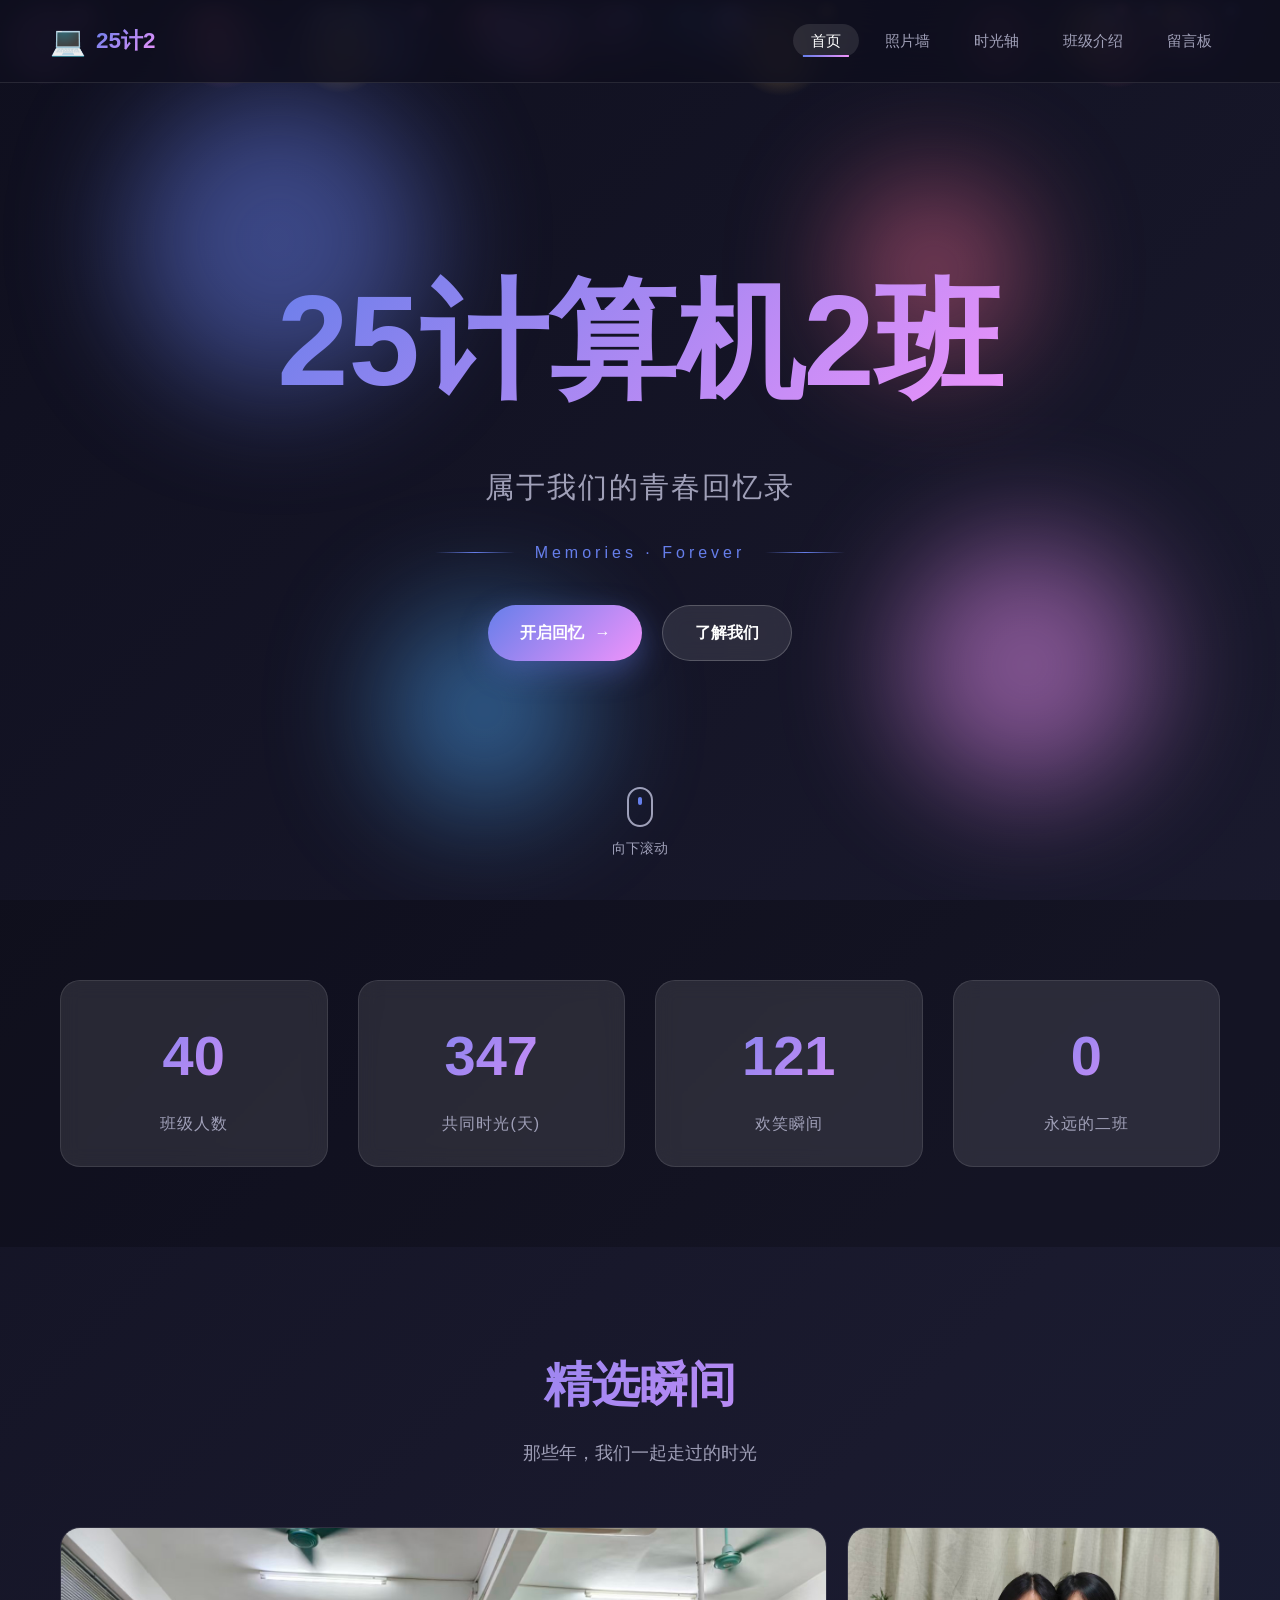
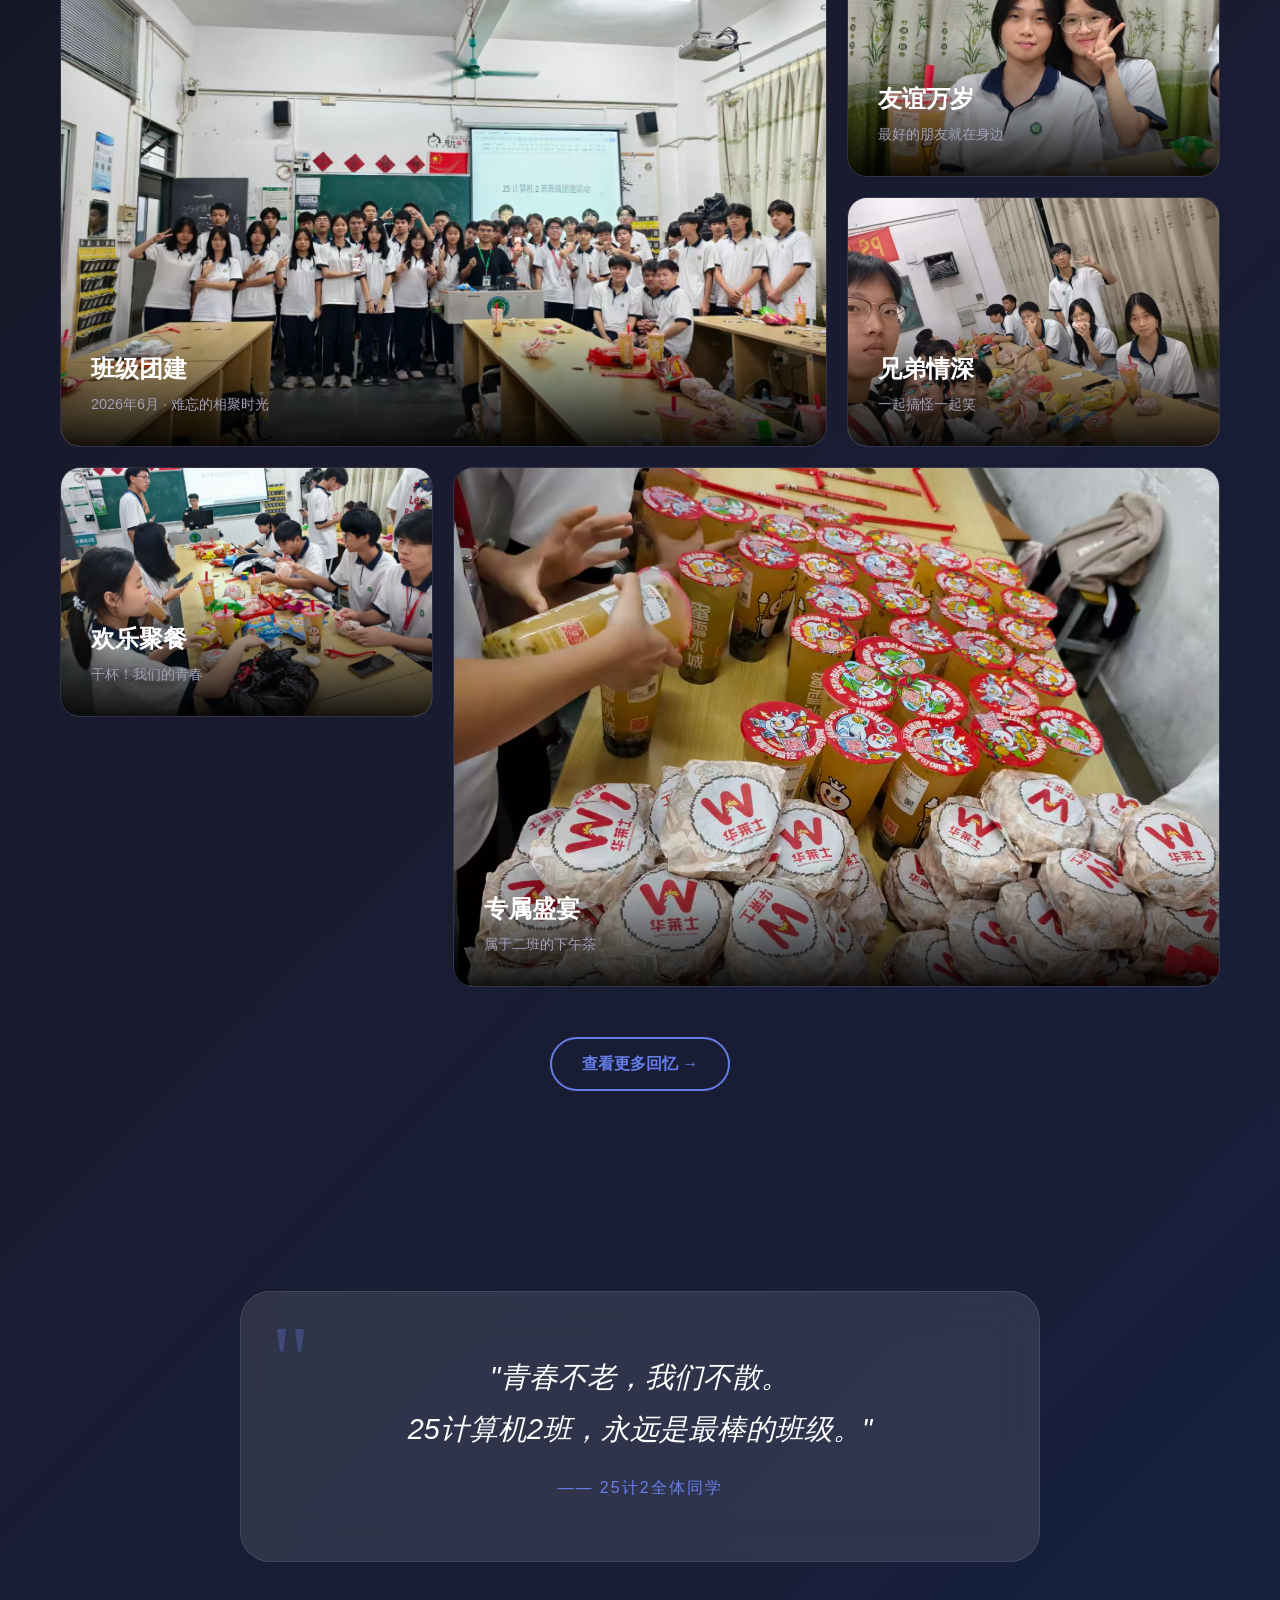
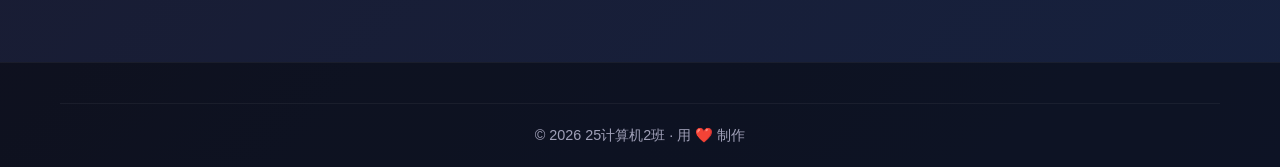
==== index.html @ 23f52906 "initial: 25ji2 memorial website" ====
<!DOCTYPE html>
<html lang="zh-CN">
<head>
    <meta charset="UTF-8">
    <meta name="viewport" content="width=device-width, initial-scale=1.0">
    <title>25计算机2班 · 回忆录</title>
    <link rel="stylesheet" href="css/style.css">
    <link rel="stylesheet" href="css/animations.css">
</head>
<body>
    <div class="particles" id="particles"></div>

    <nav class="navbar">
        <div class="nav-logo">
            <span class="logo-icon">💻</span>
            <span class="logo-text">25计2</span>
        </div>
        <ul class="nav-menu">
            <li><a href="index.html" class="active">首页</a></li>
            <li><a href="gallery.html">照片墙</a></li>
            <li><a href="timeline.html">时光轴</a></li>
            <li><a href="about.html">班级介绍</a></li>
            <li><a href="message.html">留言板</a></li>
        </ul>
        <div class="nav-toggle" id="navToggle">
            <span></span><span></span><span></span>
        </div>
    </nav>

    <section class="hero">
        <div class="hero-content">
            <h1 class="hero-title">25计算机2班</h1>
            <p class="hero-subtitle">属于我们的青春回忆录</p>
            <div class="hero-tagline">
                <span class="line"></span>
                <span>Memories · Forever</span>
                <span class="line"></span>
            </div>
            <div class="hero-buttons">
                <a href="gallery.html" class="btn btn-primary">
                    <span>开启回忆</span><i class="arrow">→</i>
                </a>
                <a href="about.html" class="btn btn-secondary"><span>了解我们</span></a>
            </div>
        </div>

        <div class="scroll-hint">
            <div class="mouse"><div class="wheel"></div></div>
            <p>向下滚动</p>
        </div>

        <div class="floating-shapes">
            <div class="shape shape-1"></div>
            <div class="shape shape-2"></div>
            <div class="shape shape-3"></div>
            <div class="shape shape-4"></div>
        </div>
    </section>

    <section class="stats-section">
        <div class="container">
            <div class="stats-grid">
                <div class="stat-card">
                    <div class="stat-number" data-target="42">0</div>
                    <div class="stat-label">班级人数</div>
                </div>
                <div class="stat-card">
                    <div class="stat-number" data-target="365">0</div>
                    <div class="stat-label">共同时光(天)</div>
                </div>
                <div class="stat-card">
                    <div class="stat-number" data-target="128">0</div>
                    <div class="stat-label">欢笑瞬间</div>
                </div>
                <div class="stat-card">
                    <div class="stat-number" data-target="1">0</div>
                    <div class="stat-label">永远的二班</div>
                </div>
            </div>
        </div>
    </section>

    <section class="featured-section">
        <div class="container">
            <div class="section-header">
                <h2 class="section-title">精选瞬间</h2>
                <p class="section-subtitle">那些年，我们一起走过的时光</p>
            </div>
            <div class="featured-grid">
                <div class="featured-card large" data-tilt>
                    <img src="photos/photo1.jpg" alt="班级团建">
                    <div class="card-overlay"><h3>班级团建</h3><p>2026年6月 · 难忘的相聚时光</p></div>
                </div>
                <div class="featured-card" data-tilt>
                    <img src="photos/photo2.jpg" alt="闺蜜合影">
                    <div class="card-overlay"><h3>友谊万岁</h3><p>最好的朋友就在身边</p></div>
                </div>
                <div class="featured-card" data-tilt>
                    <img src="photos/photo3.jpg" alt="男生自拍">
                    <div class="card-overlay"><h3>兄弟情深</h3><p>一起搞怪一起笑</p></div>
                </div>
                <div class="featured-card" data-tilt>
                    <img src="photos/photo4.jpg" alt="分享美食">
                    <div class="card-overlay"><h3>欢乐聚餐</h3><p>干杯！我们的青春</p></div>
                </div>
                <div class="featured-card large" data-tilt>
                    <img src="photos/photo5.jpg" alt="汉堡盛宴">
                    <div class="card-overlay"><h3>专属盛宴</h3><p>属于二班的下午茶</p></div>
                </div>
            </div>
            <div class="cta-center">
                <a href="gallery.html" class="btn btn-outline">查看更多回忆 →</a>
            </div>
        </div>
    </section>

    <section class="quote-section">
        <div class="container">
            <blockquote class="big-quote">
                <p>"青春不老，我们不散。<br>25计算机2班，永远是最棒的班级。"</p>
                <cite>—— 25计2全体同学</cite>
            </blockquote>
        </div>
    </section>

    <footer class="footer">
        <div class="container">
            <div class="footer-bottom">
                <p>© 2026 25计算机2班 · 用 ❤️ 制作</p>
            </div>
        </div>
    </footer>

    <button class="back-to-top" id="backToTop">↑</button>
    <script src="js/main.js"></script>
    <script src="js/particles.js"></script>
</body>
</html>
---- css/style.css ----
/* ============================================
   25计算机2班回忆录 - 主样式
   ============================================ */
* { margin: 0; padding: 0; box-sizing: border-box; }

:root {
    --primary: #667eea;
    --secondary: #f093fb;
    --accent: #4facfe;
    --warm: #fa709a;
    --gold: #feca57;
    --dark: #1a1a2e;
    --darker: #0f0f1e;
    --light: #ffffff;
    --gray: #a0a0b8;
    --glass: rgba(255, 255, 255, 0.1);
}

html { scroll-behavior: smooth; }

body {
    font-family: 'PingFang SC', 'Microsoft YaHei', 'Helvetica Neue', sans-serif;
    background: linear-gradient(135deg, #0f0f1e 0%, #1a1a2e 50%, #16213e 100%);
    color: var(--light);
    line-height: 1.6;
    overflow-x: hidden;
    min-height: 100vh;
}

.container { max-width: 1200px; margin: 0 auto; padding: 0 20px; }
img { max-width: 100%; display: block; }
a { text-decoration: none; color: inherit; }
ul { list-style: none; }

/* 粒子背景 */
.particles {
    position: fixed; top: 0; left: 0; width: 100%; height: 100%;
    z-index: -1; overflow: hidden;
}
.particle {
    position: absolute;
    background: radial-gradient(circle, var(--primary) 0%, transparent 70%);
    border-radius: 50%;
    pointer-events: none;
    opacity: 0.4;
    animation: float-particle 15s infinite linear;
}
@keyframes float-particle {
    0% { transform: translateY(100vh) translateX(0); opacity: 0; }
    10% { opacity: 0.4; }
    90% { opacity: 0.4; }
    100% { transform: translateY(-100px) translateX(100px); opacity: 0; }
}

/* 导航栏 */
.navbar {
    position: fixed; top: 0; left: 0; right: 0; z-index: 1000;
    display: flex; justify-content: space-between; align-items: center;
    padding: 18px 50px;
    background: rgba(15, 15, 30, 0.85);
    backdrop-filter: blur(20px); -webkit-backdrop-filter: blur(20px);
    border-bottom: 1px solid var(--glass);
    transition: all 0.3s ease;
}
.navbar.scrolled { padding: 12px 50px; background: rgba(15, 15, 30, 0.95); }
.nav-logo { display: flex; align-items: center; gap: 10px; font-size: 1.4rem; font-weight: 800; }
.logo-icon { font-size: 1.8rem; animation: pulse 2s infinite; }
.logo-text {
    background: linear-gradient(135deg, var(--primary), var(--secondary));
    -webkit-background-clip: text; -webkit-text-fill-color: transparent; background-clip: text;
}
.nav-menu { display: flex; gap: 8px; }
.nav-menu li a {
    position: relative; padding: 8px 18px; font-size: 0.95rem; font-weight: 500;
    color: var(--gray); border-radius: 25px; transition: all 0.3s ease;
}
.nav-menu li a::before {
    content: ''; position: absolute; bottom: 0; left: 50%; width: 0; height: 2px;
    background: linear-gradient(90deg, var(--primary), var(--secondary));
    transition: all 0.3s ease; transform: translateX(-50%);
}
.nav-menu li a:hover, .nav-menu li a.active { color: var(--light); background: var(--glass); }
.nav-menu li a:hover::before, .nav-menu li a.active::before { width: 70%; }
.nav-toggle { display: none; flex-direction: column; gap: 5px; cursor: pointer; }
.nav-toggle span { width: 25px; height: 2px; background: var(--light); transition: all 0.3s ease; }

/* 首页主视觉 */
.hero {
    min-height: 100vh; display: flex; align-items: center; justify-content: center;
    position: relative; text-align: center; padding: 100px 20px; overflow: hidden;
}
.hero-content { max-width: 900px; z-index: 2; }
.hero-title {
    font-size: clamp(3rem, 10vw, 8rem); font-weight: 900; margin-bottom: 20px;
    background: linear-gradient(135deg, #667eea 0%, #f093fb 50%, #4facfe 100%);
    -webkit-background-clip: text; -webkit-text-fill-color: transparent; background-clip: text;
    animation: gradient-shift 5s ease infinite; background-size: 200% 200%;
}
@keyframes gradient-shift { 0%,100% { background-position: 0% 50%; } 50% { background-position: 100% 50%; } }
.hero-subtitle { font-size: clamp(1.2rem, 3vw, 1.8rem); color: var(--gray); margin-bottom: 30px; letter-spacing: 2px; }
.hero-tagline { display: flex; align-items: center; justify-content: center; gap: 20px; margin: 30px 0; font-size: 1rem; color: var(--primary); letter-spacing: 4px; }
.hero-tagline .line { width: 80px; height: 1px; background: linear-gradient(90deg, transparent, var(--primary), transparent); }
.hero-buttons { display: flex; gap: 20px; justify-content: center; flex-wrap: wrap; margin-top: 40px; }

/* 按钮 */
.btn {
    display: inline-flex; align-items: center; gap: 10px; padding: 14px 32px;
    border-radius: 50px; font-size: 1rem; font-weight: 600; border: none;
    cursor: pointer; transition: all 0.3s ease; position: relative; overflow: hidden;
}
.btn-primary { background: linear-gradient(135deg, var(--primary), var(--secondary)); color: var(--light); box-shadow: 0 10px 30px rgba(102,126,234,0.4); }
.btn-primary:hover { transform: translateY(-3px); box-shadow: 0 15px 40px rgba(102,126,234,0.6); }
.btn-primary .arrow { transition: transform 0.3s ease; }
.btn-primary:hover .arrow { transform: translateX(5px); }
.btn-secondary { background: var(--glass); border: 1px solid rgba(255,255,255,0.2); color: var(--light); backdrop-filter: blur(10px); }
.btn-secondary:hover { background: rgba(255,255,255,0.2); transform: translateY(-3px); }
.btn-outline { background: transparent; border: 2px solid var(--primary); color: var(--primary); padding: 12px 30px; }
.btn-outline:hover { background: var(--primary); color: var(--light); }

/* 滚动提示 */
.scroll-hint {
    position: absolute; bottom: 40px; left: 50%; transform: translateX(-50%);
    text-align: center; color: var(--gray); font-size: 0.9rem; animation: bounce 2s infinite;
}
.mouse { width: 26px; height: 40px; border: 2px solid var(--gray); border-radius: 15px; margin: 0 auto 10px; position: relative; }
.wheel { width: 4px; height: 8px; background: var(--primary); border-radius: 2px; position: absolute; top: 8px; left: 50%; transform: translateX(-50%); animation: scroll-wheel 1.5s infinite; }
@keyframes scroll-wheel { 0% { opacity:1; top:8px; } 100% { opacity:0; top:22px; } }
@keyframes bounce { 0%,100% { transform: translateX(-50%) translateY(0); } 50% { transform: translateX(-50%) translateY(-10px); } }

/* 浮动装饰 */
.floating-shapes { position: absolute; top: 0; left: 0; width: 100%; height: 100%; pointer-events: none; }
.shape { position: absolute; border-radius: 50%; filter: blur(60px); opacity: 0.5; animation: float-around 10s infinite ease-in-out; }
.shape-1 { width: 300px; height: 300px; background: var(--primary); top: 10%; left: 10%; }
.shape-2 { width: 250px; height: 250px; background: var(--secondary); top: 60%; right: 10%; animation-delay: 2s; }
.shape-3 { width: 200px; height: 200px; background: var(--accent); bottom: 10%; left: 30%; animation-delay: 4s; }
.shape-4 { width: 180px; height: 180px; background: var(--warm); top: 20%; right: 20%; animation-delay: 6s; }
@keyframes float-around { 0%,100% { transform: translate(0,0); } 25% { transform: translate(30px,-30px); } 50% { transform: translate(-20px,30px); } 75% { transform: translate(20px,20px); } }
@keyframes pulse { 0%,100% { transform: scale(1); } 50% { transform: scale(1.1); } }

/* 统计区 */
.stats-section { padding: 80px 0; background: rgba(0,0,0,0.2); }
.stats-grid { display: grid; grid-template-columns: repeat(auto-fit, minmax(200px,1fr)); gap: 30px; }
.stat-card { text-align: center; padding: 30px 20px; background: var(--glass); border-radius: 20px; backdrop-filter: blur(10px); border: 1px solid rgba(255,255,255,0.1); transition: all 0.3s ease; }
.stat-card:hover { transform: translateY(-10px); border-color: var(--primary); box-shadow: 0 20px 40px rgba(102,126,234,0.3); }
.stat-number { font-size: 3.5rem; font-weight: 900; background: linear-gradient(135deg, var(--primary), var(--secondary)); -webkit-background-clip: text; -webkit-text-fill-color: transparent; background-clip: text; margin-bottom: 10px; }
.stat-label { color: var(--gray); font-size: 1rem; letter-spacing: 1px; }

/* 精选瞬间 */
.featured-section { padding: 100px 0; }
.section-header { text-align: center; margin-bottom: 60px; }
.section-title { font-size: clamp(2rem,5vw,3rem); font-weight: 800; margin-bottom: 15px; background: linear-gradient(135deg, var(--primary), var(--secondary)); -webkit-background-clip: text; -webkit-text-fill-color: transparent; background-clip: text; }
.section-subtitle { color: var(--gray); font-size: 1.1rem; }
.featured-grid { display: grid; grid-template-columns: repeat(3,1fr); grid-auto-rows: 250px; gap: 20px; }
.featured-card { position: relative; overflow: hidden; border-radius: 20px; cursor: pointer; transition: all 0.4s ease; border: 1px solid rgba(255,255,255,0.1); }
.featured-card.large { grid-column: span 2; grid-row: span 2; }
.featured-card img { width: 100%; height: 100%; object-fit: cover; transition: transform 0.5s ease; }
.featured-card:hover { transform: scale(1.02); border-color: var(--primary); }
.featured-card:hover img { transform: scale(1.1); }
.card-overlay { position: absolute; bottom: 0; left: 0; right: 0; padding: 30px; background: linear-gradient(to top, rgba(0,0,0,0.9), transparent); transition: all 0.4s ease; }
.card-overlay h3 { font-size: 1.5rem; margin-bottom: 5px; }
.card-overlay p { color: var(--gray); font-size: 0.9rem; }
.cta-center { text-align: center; margin-top: 50px; }

/* 大引言 */
.quote-section { padding: 100px 0; text-align: center; }
.big-quote { max-width: 800px; margin: 0 auto; padding: 60px 40px; background: var(--glass); backdrop-filter: blur(20px); border-radius: 30px; border: 1px solid rgba(255,255,255,0.1); position: relative; }
.big-quote::before { content: '"'; position: absolute; top: 20px; left: 30px; font-size: 6rem; color: var(--primary); opacity: 0.3; font-family: Georgia, serif; line-height: 1; }
.big-quote p { font-size: clamp(1.2rem,3vw,1.8rem); line-height: 1.8; margin-bottom: 20px; font-style: italic; }
.big-quote cite { color: var(--primary); font-style: normal; font-size: 1rem; letter-spacing: 2px; }

/* 页面标题 */
.page-header { padding: 150px 0 60px; text-align: center; }
.page-title { font-size: clamp(2.5rem,6vw,4rem); font-weight: 900; background: linear-gradient(135deg, var(--primary), var(--secondary)); -webkit-background-clip: text; -webkit-text-fill-color: transparent; background-clip: text; margin-bottom: 15px; animation: title-in 1s ease; }
.page-subtitle { color: var(--gray); font-size: 1.1rem; letter-spacing: 2px; }
@keyframes title-in { from { opacity:0; transform: translateY(-30px); } to { opacity:1; transform: translateY(0); } }

/* 照片故事 */
.gallery-section { padding: 60px 0 100px; }
.photo-story { display: grid; grid-template-columns: 1fr 1fr; gap: 60px; align-items: center; margin-bottom: 120px; }
.photo-story.reverse { direction: rtl; }
.photo-story.reverse > * { direction: ltr; }
.photo-container { position: relative; border-radius: 25px; overflow: hidden; box-shadow: 0 20px 60px rgba(0,0,0,0.5); cursor: pointer; transition: transform 0.4s ease; }
.photo-container:hover { transform: scale(1.02) rotate(-1deg); }
.photo-img { width: 100%; height: 450px; object-fit: cover; transition: transform 0.5s ease; }
.photo-container:hover .photo-img { transform: scale(1.1); }
.photo-badge { position: absolute; top: 20px; left: 20px; width: 50px; height: 50px; border-radius: 50%; background: linear-gradient(135deg, var(--primary), var(--secondary)); color: var(--light); display: flex; align-items: center; justify-content: center; font-weight: 900; font-size: 1.2rem; box-shadow: 0 10px 20px rgba(0,0,0,0.3); }
.photo-zoom { position: absolute; bottom: 20px; right: 20px; width: 45px; height: 45px; border-radius: 50%; background: rgba(0,0,0,0.6); display: flex; align-items: center; justify-content: center; font-size: 1.3rem; opacity: 0; transition: opacity 0.3s ease; }
.photo-container:hover .photo-zoom { opacity: 1; }
.story-content { padding: 20px; }
.story-meta { display: flex; gap: 15px; align-items: center; margin-bottom: 15px; font-size: 0.9rem; color: var(--gray); }
.story-tag { padding: 4px 14px; background: rgba(102,126,234,0.2); color: var(--primary); border-radius: 20px; font-size: 0.85rem; }
.story-title { font-size: clamp(1.5rem,3vw,2rem); font-weight: 700; margin-bottom: 20px; color: var(--light); }
.story-text { color: var(--gray); margin-bottom: 15px; line-height: 1.9; }
.story-quote { padding: 15px 25px; border-left: 4px solid var(--primary); background: rgba(102,126,234,0.1); border-radius: 0 10px 10px 0; margin: 20px 0; font-style: italic; color: var(--light); }
.story-tags { display: flex; flex-wrap: wrap; gap: 10px; margin-top: 20px; }
.story-tags span { padding: 4px 14px; background: var(--glass); border-radius: 20px; font-size: 0.85rem; color: var(--primary); }

/* 灯箱 */
.lightbox { position: fixed; top: 0; left: 0; width: 100%; height: 100%; background: rgba(0,0,0,0.95); z-index: 10000; display: none; align-items: center; justify-content: center; padding: 40px; }
.lightbox.active { display: flex; animation: fade-in 0.3s ease; }
@keyframes fade-in { from { opacity:0; } to { opacity:1; } }
.lightbox-img { max-width: 90%; max-height: 85vh; object-fit: contain; border-radius: 15px; box-shadow: 0 20px 60px rgba(0,0,0,0.8); }
.lightbox-close { position: absolute; top: 30px; right: 40px; font-size: 3rem; color: var(--light); cursor: pointer; z-index: 10001; width: 50px; height: 50px; display: flex; align-items: center; justify-content: center; border-radius: 50%; background: rgba(255,255,255,0.1); transition: all 0.3s ease; }
.lightbox-close:hover { background: var(--warm); }
.lightbox-prev, .lightbox-next { position: absolute; top: 50%; transform: translateY(-50%); background: rgba(255,255,255,0.1); border: none; color: var(--light); font-size: 3rem; cursor: pointer; padding: 20px 25px; border-radius: 50%; transition: all 0.3s ease; }
.lightbox-prev:hover, .lightbox-next:hover { background: var(--primary); }
.lightbox-prev { left: 40px; } .lightbox-next { right: 40px; }
.lightbox-caption { position: absolute; bottom: 30px; left: 50%; transform: translateX(-50%); color: var(--light); font-size: 1.1rem; text-align: center; max-width: 80%; }

/* 时光轴 */
.timeline-section { padding: 60px 0 100px; }
.timeline { position: relative; padding: 20px 0; }
.timeline::before { content: ''; position: absolute; top: 0; left: 50%; width: 3px; height: 100%; background: linear-gradient(to bottom, var(--primary), var(--secondary)); transform: translateX(-50%); }
.timeline-item { position: relative; width: 50%; padding: 20px 40px; margin-bottom: 30px; opacity: 0; }
.timeline-item.left { left: 0; text-align: right; transform: translateX(-60px); }
.timeline-item.right { left: 50%; text-align: left; transform: translateX(60px); }
.timeline-item.active { opacity: 1; transform: translateX(0); transition: opacity 0.8s ease, transform 0.8s ease; }
.timeline-dot { position: absolute; top: 30px; width: 20px; height: 20px; border-radius: 50%; background: linear-gradient(135deg, var(--primary), var(--secondary)); box-shadow: 0 0 0 5px rgba(102,126,234,0.2); animation: pulse-dot 2s infinite; }
.timeline-item.left .timeline-dot { right: -10px; }
.timeline-item.right .timeline-dot { left: -10px; }
@keyframes pulse-dot { 0%,100% { box-shadow: 0 0 0 5px rgba(102,126,234,0.2); } 50% { box-shadow: 0 0 0 15px rgba(102,126,234,0.05); } }
.timeline-date { color: var(--primary); font-weight: 700; margin-bottom: 10px; font-size: 1rem; }
.timeline-card { background: var(--glass); backdrop-filter: blur(20px); padding: 25px; border-radius: 15px; border: 1px solid rgba(255,255,255,0.1); transition: all 0.3s ease; }
.timeline-card:hover { transform: translateY(-5px); border-color: var(--primary); box-shadow: 0 15px 40px rgba(102,126,234,0.3); }
.timeline-card h3 { color: var(--light); margin-bottom: 12px; font-size: 1.2rem; }
.timeline-card p { color: var(--gray); font-size: 0.95rem; line-height: 1.7; }
.timeline-tag { display: inline-block; margin-top: 12px; padding: 4px 12px; background: rgba(102,126,234,0.2); color: var(--primary); border-radius: 15px; font-size: 0.85rem; }
.timeline-tag.special { background: linear-gradient(135deg, var(--warm), var(--gold)); color: var(--dark); font-weight: 700; }
.timeline-item.highlight .timeline-card { background: linear-gradient(135deg, rgba(250,112,154,0.15), rgba(254,202,87,0.1)); border-color: var(--warm); }

/* 关于页 */
.about-section { padding: 60px 0; }
.about-grid { display: grid; grid-template-columns: repeat(auto-fit, minmax(320px,1fr)); gap: 30px; }
.about-card { background: var(--glass); backdrop-filter: blur(20px); padding: 35px; border-radius: 20px; border: 1px solid rgba(255,255,255,0.1); transition: all 0.3s ease; position: relative; overflow: hidden; }
.about-card:hover { transform: translateY(-10px); border-color: var(--primary); box-shadow: 0 20px 40px rgba(102,126,234,0.3); }
.main-card h2 { font-size: 2rem; background: linear-gradient(135deg, var(--primary), var(--secondary)); -webkit-background-clip: text; -webkit-text-fill-color: transparent; background-clip: text; margin-bottom: 25px; }
.card-glow { position: absolute; top: -50%; left: -50%; width: 200%; height: 200%; background: radial-gradient(circle, rgba(102,126,234,0.15), transparent 70%); animation: rotate-glow 8s linear infinite; pointer-events: none; }
@keyframes rotate-glow { from { transform: rotate(0deg); } to { transform: rotate(360deg); } }
.info-list { position: relative; z-index: 1; }
.info-item { display: flex; align-items: center; gap: 15px; padding: 12px 0; border-bottom: 1px dashed rgba(255,255,255,0.1); }
.info-item:last-child { border-bottom: none; }
.info-icon { font-size: 1.5rem; width: 40px; height: 40px; display: flex; align-items: center; justify-content: center; background: rgba(102,126,234,0.2); border-radius: 10px; }
.info-content { display: flex; flex-direction: column; }
.info-content strong { color: var(--primary); font-size: 0.85rem; letter-spacing: 1px; }
.info-content span { color: var(--light); font-size: 1rem; }
.about-card h3 { font-size: 1.3rem; margin-bottom: 20px; color: var(--primary); }
.feature-list li { padding: 10px 0; color: var(--gray); border-bottom: 1px dashed rgba(255,255,255,0.05); display: flex; align-items: center; gap: 10px; }
.check { color: var(--primary); font-weight: 900; }
.honor-item { display: flex; align-items: center; gap: 15px; padding: 12px 0; border-bottom: 1px dashed rgba(255,255,255,0.1); }
.honor-medal { font-size: 2rem; }
.honor-item strong { display: block; color: var(--light); margin-bottom: 4px; }
.honor-item p { color: var(--gray); font-size: 0.85rem; }

/* 口号区 */
.slogan-section { padding: 60px 0; }
.slogan-card { text-align: center; padding: 80px 40px; background: linear-gradient(135deg, rgba(102,126,234,0.2), rgba(240,147,251,0.2)); border-radius: 30px; border: 2px solid rgba(255,255,255,0.1); position: relative; overflow: hidden; }
.slogan-icon { font-size: 4rem; margin-bottom: 20px; animation: bounce-icon 2s infinite; }
@keyframes bounce-icon { 0%,100% { transform: translateY(0); } 50% { transform: translateY(-15px); } }
.slogan-text { font-size: clamp(2rem,5vw,4rem); font-weight: 900; background: linear-gradient(135deg, var(--primary), var(--secondary), var(--warm)); -webkit-background-clip: text; -webkit-text-fill-color: transparent; background-clip: text; margin-bottom: 15px; }
.slogan-desc { color: var(--gray); font-size: 1.1rem; }

/* 格言 */
.motto-section { padding: 60px 0; }
.motto-grid { display: grid; grid-template-columns: repeat(auto-fit, minmax(220px,1fr)); gap: 25px; }
.motto-card { text-align: center; padding: 30px 20px; background: var(--glass); border-radius: 20px; border: 1px solid rgba(255,255,255,0.1); transition: all 0.3s ease; }
.motto-card:hover { transform: translateY(-8px); border-color: var(--primary); box-shadow: 0 15px 30px rgba(102,126,234,0.3); }
.motto-icon { font-size: 3rem; margin-bottom: 15px; }
.motto-card h4 { color: var(--primary); font-size: 1.3rem; margin-bottom: 10px; }
.motto-card p { color: var(--gray); font-size: 0.95rem; }

/* 数据环 */
.data-section { padding: 60px 0 100px; }
.data-grid { display: grid; grid-template-columns: repeat(auto-fit, minmax(200px,1fr)); gap: 30px; margin-top: 50px; }
.data-card { text-align: center; padding: 30px; background: var(--glass); border-radius: 20px; border: 1px solid rgba(255,255,255,0.1); }
.data-circle { position: relative; width: 150px; height: 150px; margin: 0 auto 15px; }
.data-circle svg { transform: rotate(-90deg); width: 100%; height: 100%; }
.bg-circle { fill: none; stroke: rgba(255,255,255,0.1); stroke-width: 8; }
.progress-circle { fill: none; stroke: var(--primary); stroke-width: 8; stroke-linecap: round; stroke-dasharray: 283; stroke-dashoffset: 283; transition: stroke-dashoffset 2s ease; }
.data-value { position: absolute; top: 50%; left: 50%; transform: translate(-50%,-50%); font-size: 2rem; font-weight: 900; color: var(--primary); }
.data-card p { color: var(--gray); font-size: 0.95rem; margin-top: 10px; }

/* 留言板 */
.message-form-section { padding: 60px 0; }
.message-form-card { background: var(--glass); backdrop-filter: blur(20px); padding: 40px; border-radius: 25px; border: 1px solid rgba(255,255,255,0.1); }
.message-form-card h2 { margin-bottom: 30px; font-size: 1.8rem; }
.message-form { display: flex; flex-direction: column; gap: 20px; }
.form-row { display: grid; grid-template-columns: 1fr 1fr; gap: 20px; }
.form-group { display: flex; flex-direction: column; }
.form-group label { color: var(--gray); margin-bottom: 8px; font-size: 0.9rem; }
.form-group input, .form-group select, .form-group textarea { padding: 12px 16px; background: rgba(255,255,255,0.05); border: 1px solid rgba(255,255,255,0.1); border-radius: 12px; color: var(--light); font-size: 1rem; font-family: inherit; transition: all 0.3s ease; resize: vertical; }
.form-group input:focus, .form-group select:focus, .form-group textarea:focus { outline: none; border-color: var(--primary); background: rgba(102,126,234,0.05); box-shadow: 0 0 0 3px rgba(102,126,234,0.2); }
.form-group select option { background: var(--dark); color: var(--light); }
.form-actions { display: flex; gap: 15px; flex-wrap: wrap; }
.messages-section { padding: 60px 0 100px; }
.messages-header { display: flex; justify-content: space-between; align-items: center; margin-bottom: 40px; flex-wrap: wrap; gap: 20px; }
.messages-filter { display: flex; gap: 10px; }
.filter-btn { padding: 8px 18px; background: var(--glass); border: 1px solid rgba(255,255,255,0.1); color: var(--gray); border-radius: 20px; cursor: pointer; transition: all 0.3s ease; }
.filter-btn:hover, .filter-btn.active { background: linear-gradient(135deg, var(--primary), var(--secondary)); color: var(--light); border-color: transparent; }
.messages-grid { display: grid; grid-template-columns: repeat(auto-fit, minmax(320px,1fr)); gap: 20px; }
.message-card { background: var(--glass); backdrop-filter: blur(20px); padding: 25px; border-radius: 20px; border: 1px solid rgba(255,255,255,0.1); transition: all 0.3s ease; animation: message-pop 0.5s ease; }
@keyframes message-pop { from { opacity:0; transform: scale(0.9); } to { opacity:1; transform: scale(1); } }
.message-card:hover { transform: translateY(-5px); border-color: var(--primary); box-shadow: 0 15px 30px rgba(102,126,234,0.2); }
.message-header { display: flex; align-items: center; gap: 12px; margin-bottom: 15px; }
.avatar { width: 45px; height: 45px; border-radius: 50%; background: linear-gradient(135deg, var(--primary), var(--secondary)); display: flex; align-items: center; justify-content: center; font-weight: 700; color: var(--light); font-size: 1.1rem; flex-shrink: 0; }
.message-info { flex: 1; }
.message-info strong { display: block; color: var(--light); }
.message-time { color: var(--gray); font-size: 0.8rem; }
.message-mood { font-size: 1.5rem; }
.message-content { color: var(--gray); line-height: 1.7; margin-bottom: 15px; }
.message-actions { display: flex; gap: 15px; padding-top: 12px; border-top: 1px solid rgba(255,255,255,0.05); }
.like-btn, .reply-btn { background: transparent; border: none; color: var(--gray); cursor: pointer; padding: 4px 8px; border-radius: 10px; transition: all 0.3s ease; font-size: 0.9rem; }
.like-btn:hover { color: var(--warm); background: rgba(250,112,154,0.1); }
.reply-btn:hover { color: var(--primary); background: rgba(102,126,234,0.1); }
.like-btn.liked { color: var(--warm); animation: like-pop 0.4s ease; }
@keyframes like-pop { 0%,100% { transform: scale(1); } 50% { transform: scale(1.3); } }

.empty-tip { grid-column: 1 / -1; text-align: center; padding: 60px 20px; color: var(--gray); }
.empty-tip .empty-icon { font-size: 4rem; margin-bottom: 15px; animation: pulse 2s infinite; }
.empty-tip p { font-size: 1.1rem; line-height: 1.8; }

.form-tip { background: rgba(102,126,234,0.1); border-left: 4px solid var(--primary); padding: 12px 16px; border-radius: 8px; margin-bottom: 20px; color: var(--gray); font-size: 0.95rem; line-height: 1.7; }
.form-tip b { color: var(--light); }

.doc-fallback-section { padding: 40px 0 80px; }
.doc-fallback-card { background: var(--glass); backdrop-filter: blur(20px); padding: 30px; border-radius: 20px; border: 1px solid rgba(255,255,255,0.1); text-align: center; }
.doc-fallback-card h3 { color: var(--primary); margin-bottom: 12px; }
.doc-fallback-card p { color: var(--gray); margin-bottom: 15px; line-height: 1.7; }
.doc-fallback-card .hint { color: var(--gray); opacity: .65; font-size: .85rem; margin-top: 15px; }
.doc-fallback-card code { background: rgba(0,0,0,0.3); padding: 2px 8px; border-radius: 6px; color: var(--primary); }

/* 翻页导航 */
.page-nav { padding: 50px 0; background: rgba(0,0,0,0.3); }
.page-nav .container { display: flex; justify-content: space-between; flex-wrap: wrap; gap: 15px; }
.page-nav-link { padding: 12px 30px; background: var(--glass); border: 1px solid rgba(255,255,255,0.1); border-radius: 50px; transition: all 0.3s ease; color: var(--gray); }
.page-nav-link:hover { background: linear-gradient(135deg, var(--primary), var(--secondary)); color: var(--light); border-color: transparent; transform: translateY(-3px); }

/* 页脚 */
.footer { background: rgba(0,0,0,0.4); padding: 40px 0 20px; border-top: 1px solid rgba(255,255,255,0.05); }
.footer-bottom { padding-top: 20px; border-top: 1px solid rgba(255,255,255,0.05); text-align: center; color: var(--gray); font-size: 0.9rem; }

/* 返回顶部 */
.back-to-top { position: fixed; bottom: 30px; right: 30px; width: 50px; height: 50px; border-radius: 50%; background: linear-gradient(135deg, var(--primary), var(--secondary)); color: var(--light); border: none; cursor: pointer; font-size: 1.5rem; opacity: 0; visibility: hidden; transition: all 0.3s ease; box-shadow: 0 10px 30px rgba(102,126,234,0.4); z-index: 999; }
.back-to-top.visible { opacity: 1; visibility: visible; }
.back-to-top:hover { transform: translateY(-5px); box-shadow: 0 15px 40px rgba(102,126,234,0.6); }

/* 响应式 */
@media (max-width: 968px) {
    .navbar { padding: 15px 20px; }
    .nav-menu { position: fixed; top: 70px; right: -100%; flex-direction: column; background: rgba(15,15,30,0.98); width: 80%; max-width: 300px; padding: 30px; border-radius: 15px 0 0 15px; transition: right 0.3s ease; border-left: 1px solid var(--glass); }
    .nav-menu.active { right: 0; }
    .nav-toggle { display: flex; }
    .photo-story { grid-template-columns: 1fr; gap: 30px; }
    .photo-story.reverse { direction: ltr; }
    .featured-grid { grid-template-columns: repeat(2,1fr); grid-auto-rows: 200px; }
    .featured-card.large { grid-column: span 2; grid-row: span 1; }
    .timeline::before { left: 20px; }
    .timeline-item, .timeline-item.left, .timeline-item.right { width: 100%; padding-left: 60px; padding-right: 0; text-align: left; left: 0; transform: translateY(40px); }
    .timeline-item.left .timeline-dot, .timeline-item.right .timeline-dot { left: 10px; right: auto; }
    .timeline-item.active { transform: translateY(0); }
    .form-row { grid-template-columns: 1fr; }
}
@media (max-width: 568px) {
    .featured-grid { grid-template-columns: 1fr; }
    .featured-card.large { grid-column: span 1; }
    .messages-header { flex-direction: column; align-items: flex-start; }
    .hero-title { font-size: 3rem; }
    .stat-number { font-size: 2.5rem; }
    .photo-img { height: 300px; }
}
---- css/animations.css ----
/* 滚动触发动画 */
.reveal { opacity: 0; transform: translateY(40px); transition: all 0.8s ease; }
.reveal.active { opacity: 1; transform: translateY(0); }

/* 倾斜效果 */
[data-tilt] { transition: transform 0.4s ease; }
[data-tilt]:hover { transform: perspective(1000px) rotateY(-5deg) rotateX(5deg) scale(1.02); }

/* 文字渐变 */
.gradient-text { background: linear-gradient(90deg, var(--primary), var(--secondary), var(--warm), var(--primary)); background-size: 300% 100%; -webkit-background-clip: text; -webkit-text-fill-color: transparent; background-clip: text; animation: text-flow 5s linear infinite; }
@keyframes text-flow { 0% { background-position: 0% 50%; } 100% { background-position: 300% 50%; } }

/* 滚动条 */
::-webkit-scrollbar { width: 10px; }
::-webkit-scrollbar-track { background: var(--darker); }
::-webkit-scrollbar-thumb { background: linear-gradient(135deg, var(--primary), var(--secondary)); border-radius: 10px; }
::-webkit-scrollbar-thumb:hover { background: linear-gradient(135deg, var(--secondary), var(--warm)); }

::selection { background: rgba(102,126,234,0.4); color: var(--light); }
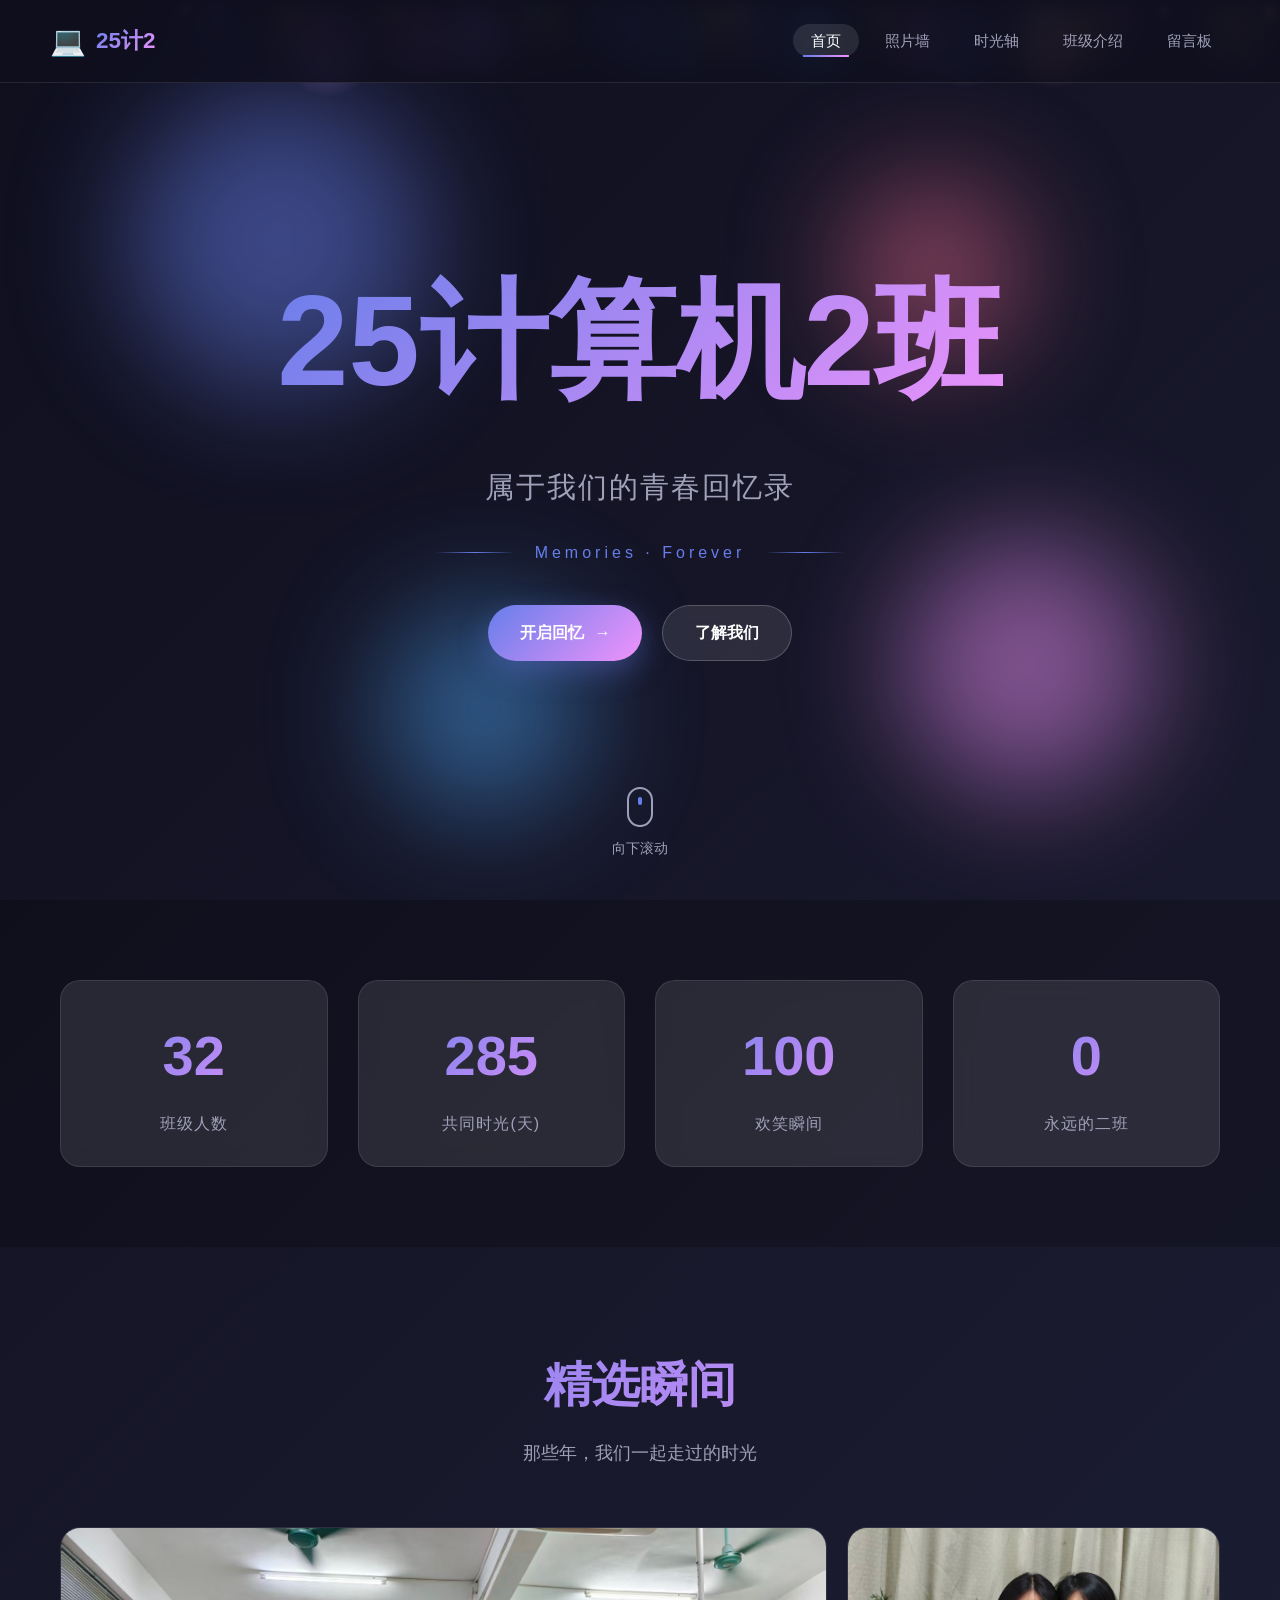
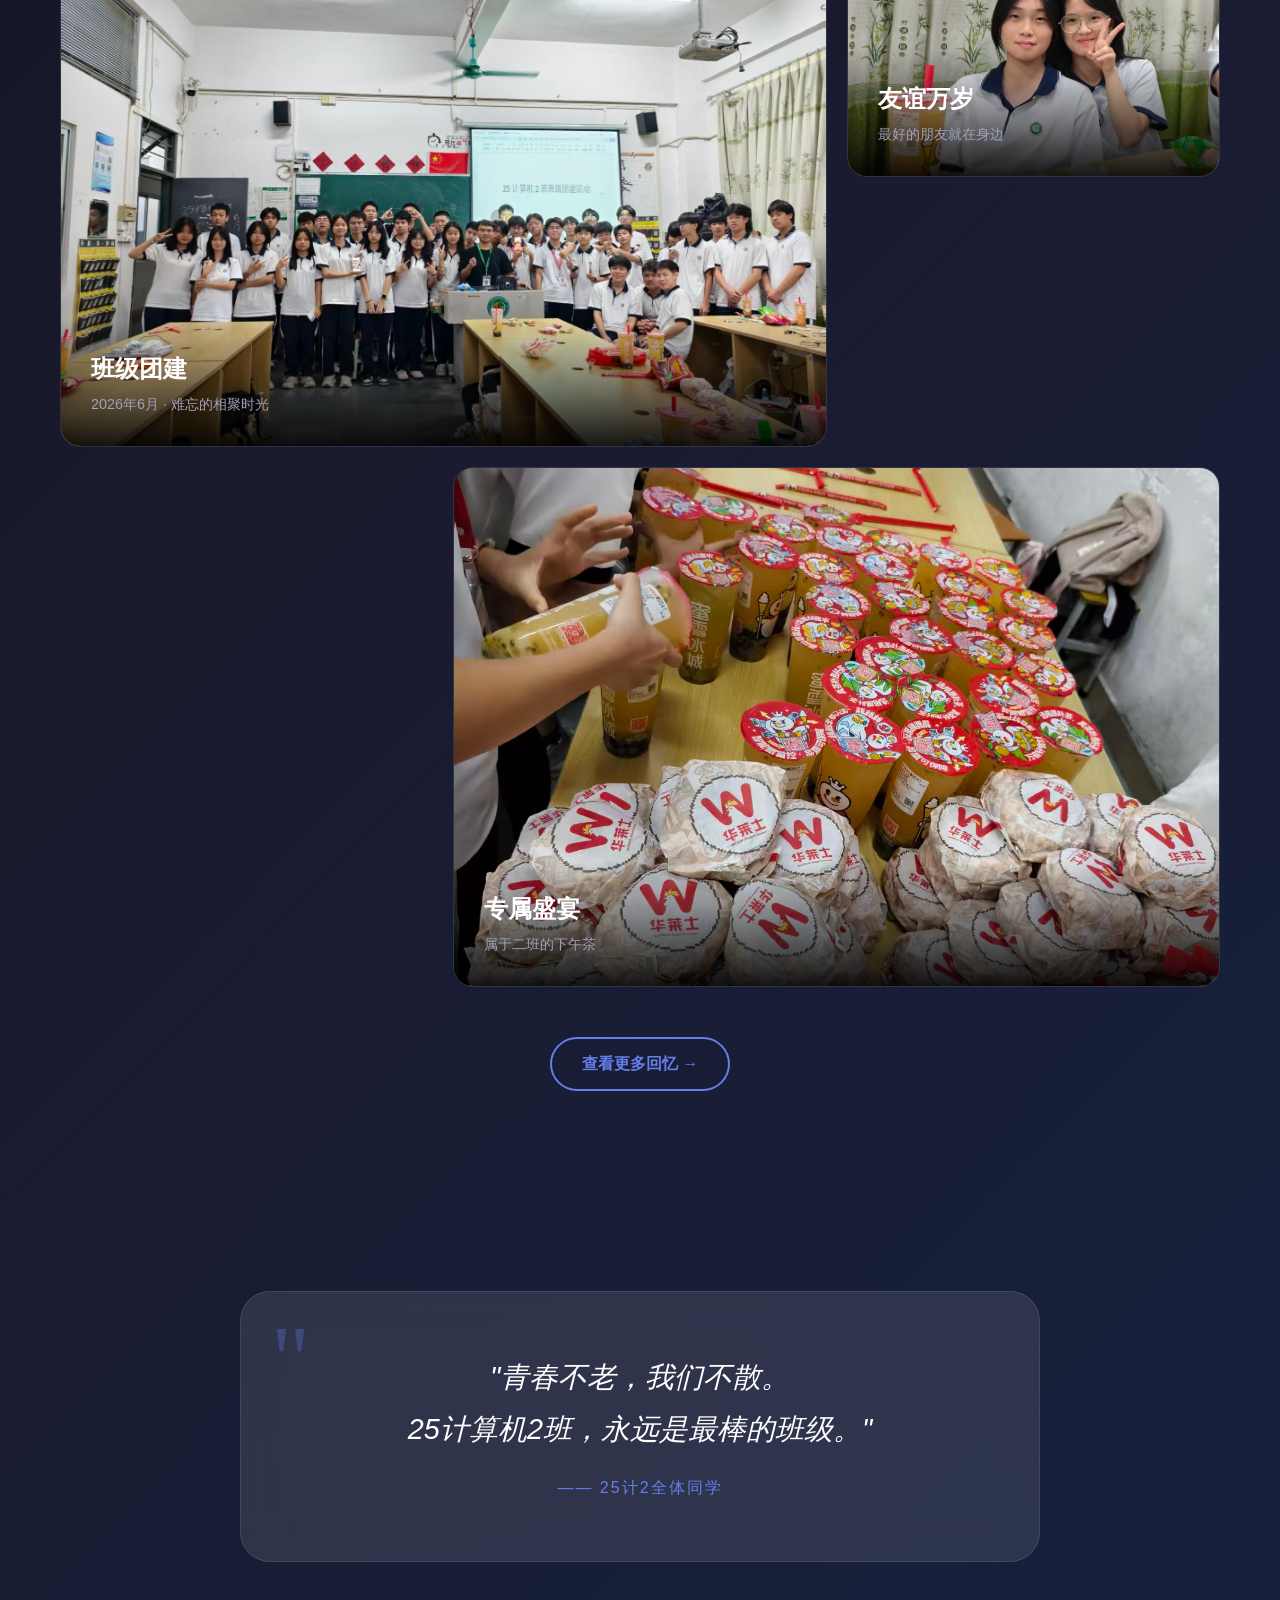
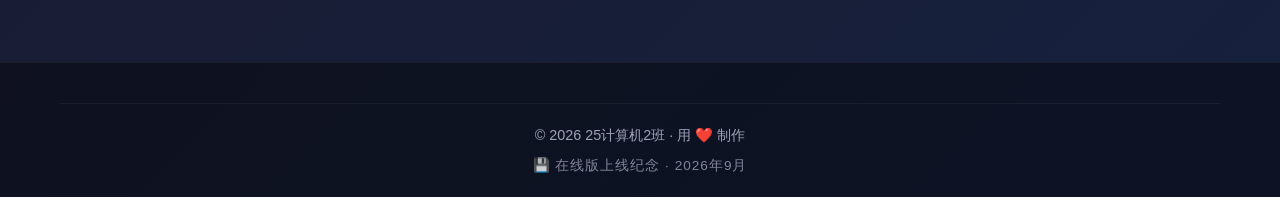
==== commit 375080a0: "add online badge test" ====
--- a/index.html
+++ b/index.html
@@ -127,6 +127,7 @@
         <div class="container">
             <div class="footer-bottom">
                 <p>© 2026 25计算机2班 · 用 ❤️ 制作</p>
+                <p style="margin-top:8px;font-size:.85rem;opacity:.8;letter-spacing:1px;">💾 在线版上线纪念 · 2026年9月</p>
             </div>
         </div>
     </footer>
